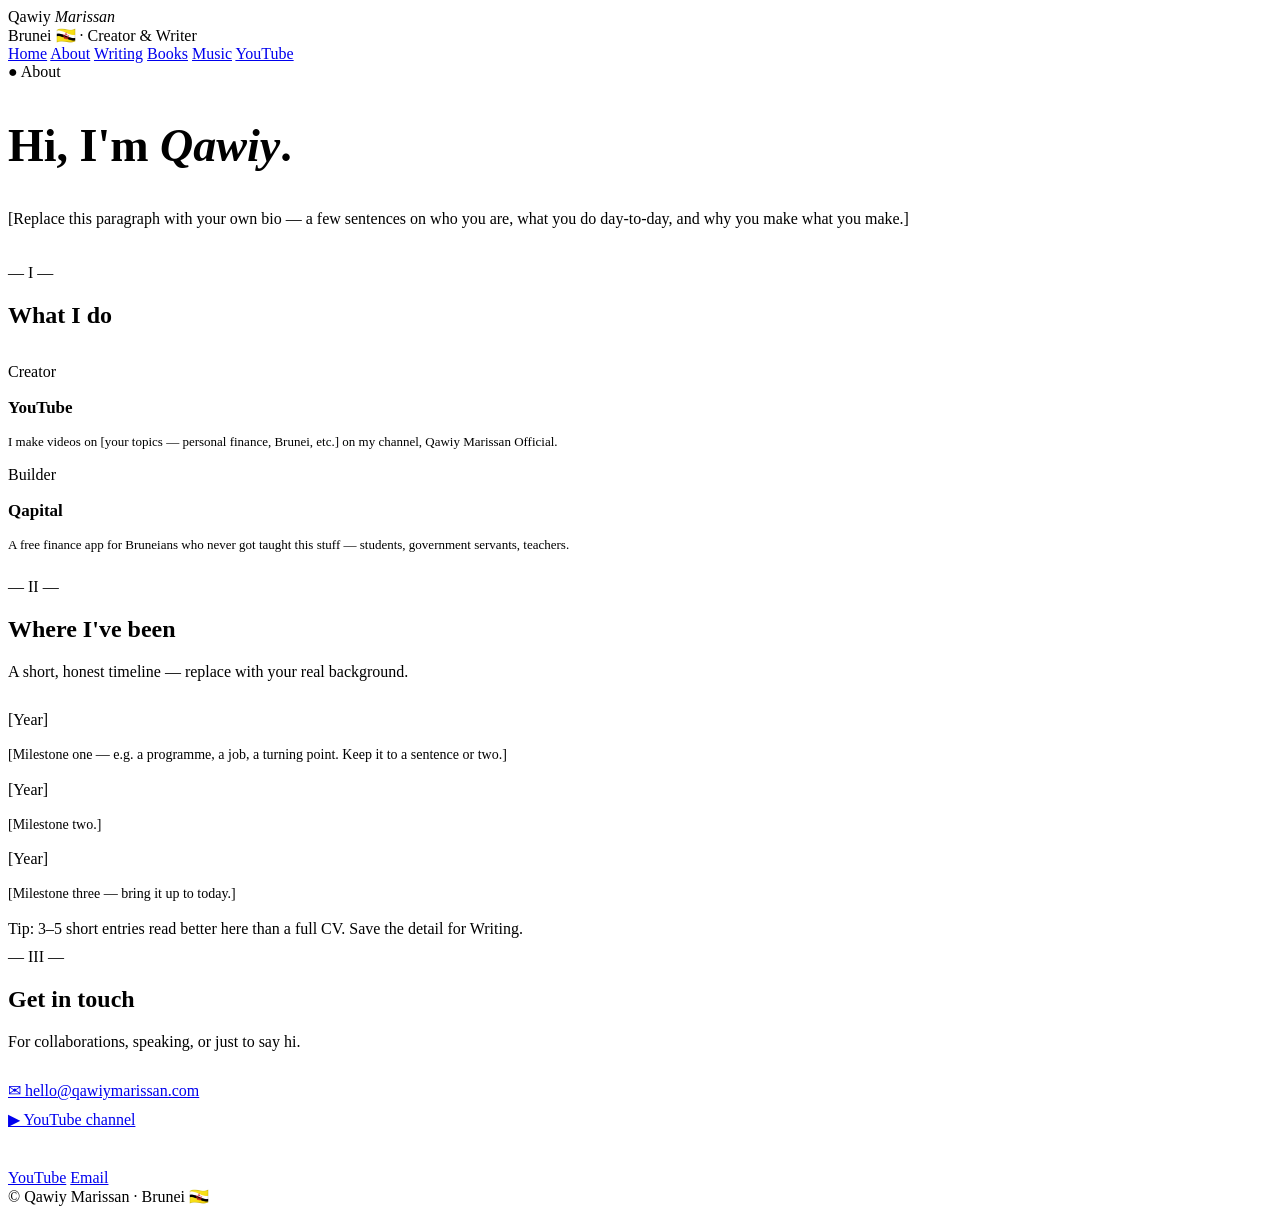
==== about.html @ dc1069e9 "Add files via upload" ====
<!DOCTYPE html>
<html lang="en">
<head>
<meta charset="UTF-8">
<meta name="viewport" content="width=device-width,initial-scale=1">
<title>About — Qawiy Marissan</title>
<link rel="preconnect" href="https://fonts.googleapis.com">
<link href="https://fonts.googleapis.com/css2?family=Fraunces:ital,wght@0,400;0,500;0,600;0,700;1,500&family=DM+Sans:wght@300;400;500;600;700&display=swap" rel="stylesheet">
<link rel="stylesheet" href="css/style.css">
</head>
<body>

<header class="site-head">
<div class="wrap">
<div class="head-row">
<div class="brand">
<div class="name">Qawiy <em>Marissan</em></div>
<div class="tag">Brunei 🇧🇳 · Creator &amp; Writer</div>
</div>
</div>
<nav class="card-tabs">
<a href="index.html">Home</a>
<a href="about.html" class="on">About</a>
<a href="writing.html">Writing</a>
<a href="books.html">Books</a>
<a href="music.html">Music</a>
<a href="youtube.html">YouTube</a>
</nav>
</div>
</header>

<main>
<section class="hero wrap" style="padding-bottom:20px">
<div class="eyebrow">● About</div>
<h1 style="font-size:clamp(30px,5vw,46px)">Hi, I'm <em>Qawiy</em>.</h1>
<p class="lede">[Replace this paragraph with your own bio — a few sentences on who you are, what you do day-to-day, and why you make what you make.]</p>
</section>

<section class="chapter wrap">
<span class="num">— I —</span>
<h2>What I do</h2>
</section>
<section class="wrap" style="padding:14px 0 10px">
<div class="grid grid-2">
<div class="card">
<div class="tagchip gold">Creator</div>
<h3 style="font-size:17px;margin-bottom:6px">YouTube</h3>
<p style="font-size:13px;color:var(--ink-soft);line-height:1.65">I make videos on [your topics — personal finance, Brunei, etc.] on my channel, Qawiy Marissan Official.</p>
</div>
<div class="card">
<div class="tagchip gold">Builder</div>
<h3 style="font-size:17px;margin-bottom:6px">Qapital</h3>
<p style="font-size:13px;color:var(--ink-soft);line-height:1.65">A free finance app for Bruneians who never got taught this stuff — students, government servants, teachers.</p>
</div>
</div>
</section>

<section class="chapter wrap">
<span class="num">— II —</span>
<h2>Where I've been</h2>
<p class="sub">A short, honest timeline — replace with your real background.</p>
</section>
<section class="wrap" style="padding:14px 0 10px">
<div class="margin-note">
<span class="date">[Year]</span>
<p style="font-size:14px;color:var(--ink);line-height:1.7">[Milestone one — e.g. a programme, a job, a turning point. Keep it to a sentence or two.]</p>
</div>
<div class="margin-note">
<span class="date">[Year]</span>
<p style="font-size:14px;color:var(--ink);line-height:1.7">[Milestone two.]</p>
</div>
<div class="margin-note">
<span class="date">[Year]</span>
<p style="font-size:14px;color:var(--ink);line-height:1.7">[Milestone three — bring it up to today.]</p>
</div>
<div class="placeholder-note">Tip: 3–5 short entries read better here than a full CV. Save the detail for Writing.</div>
</section>

<section class="chapter wrap" id="contact">
<span class="num">— III —</span>
<h2>Get in touch</h2>
<p class="sub">For collaborations, speaking, or just to say hi.</p>
</section>
<section class="wrap" style="padding:14px 0 40px">
<div class="card" style="max-width:520px">
<div style="display:flex;flex-direction:column;gap:10px">
<a href="mailto:hello@qawiymarissan.com" class="btn" style="justify-content:center">✉ hello@qawiymarissan.com</a>
<a href="https://youtube.com/@QawiyMarissanOfficial" target="_blank" rel="noopener" class="btn outline" style="justify-content:center">▶ YouTube channel</a>
</div>
</div>
</section>
</main>

<footer class="site-foot">
<div class="wrap">
<div class="row">
<div class="links">
<a href="https://youtube.com/@QawiyMarissanOfficial" target="_blank" rel="noopener">YouTube</a>
<a href="mailto:hello@qawiymarissan.com">Email</a>
</div>
<div class="copy">© Qawiy Marissan · Brunei 🇧🇳</div>
</div>
</div>
</footer>

</body>
</html>
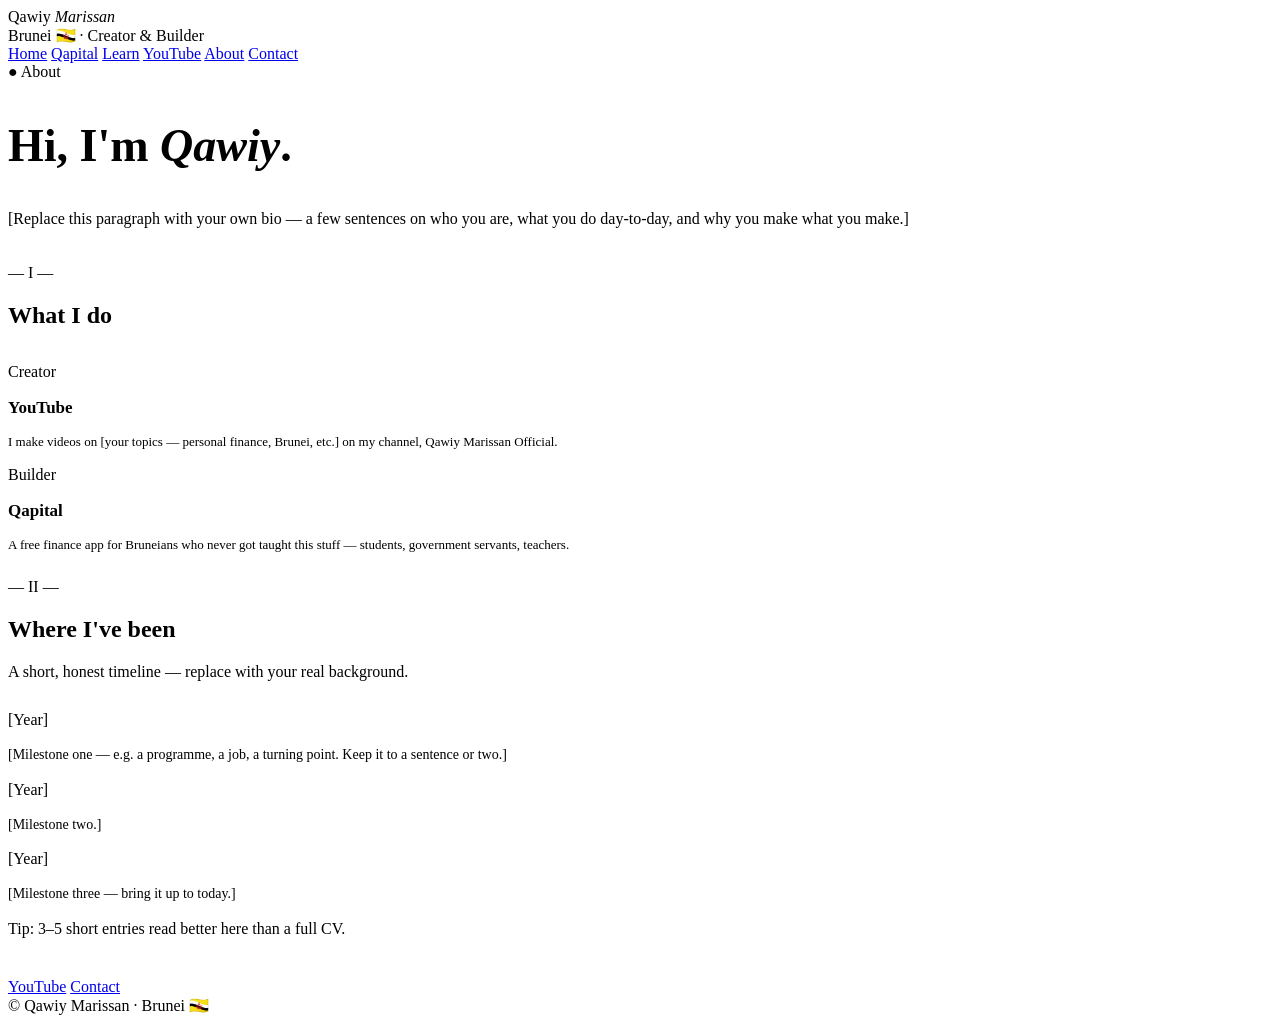
==== commit 64333cf2: "Add files via upload" ====
--- a/about.html
+++ b/about.html
@@ -15,16 +15,16 @@
 <div class="head-row">
 <div class="brand">
 <div class="name">Qawiy <em>Marissan</em></div>
-<div class="tag">Brunei 🇧🇳 · Creator &amp; Writer</div>
+<div class="tag">Brunei 🇧🇳 · Creator &amp; Builder</div>
 </div>
 </div>
 <nav class="card-tabs">
 <a href="index.html">Home</a>
+<a href="qapital.html">Qapital</a>
+<a href="learn.html">Learn</a>
+<a href="youtube.html">YouTube</a>
 <a href="about.html" class="on">About</a>
-<a href="writing.html">Writing</a>
-<a href="books.html">Books</a>
-<a href="music.html">Music</a>
-<a href="youtube.html">YouTube</a>
+<a href="contact.html">Contact</a>
 </nav>
 </div>
 </header>
@@ -60,7 +60,7 @@
 <h2>Where I've been</h2>
 <p class="sub">A short, honest timeline — replace with your real background.</p>
 </section>
-<section class="wrap" style="padding:14px 0 10px">
+<section class="wrap" style="padding:14px 0 40px">
 <div class="margin-note">
 <span class="date">[Year]</span>
 <p style="font-size:14px;color:var(--ink);line-height:1.7">[Milestone one — e.g. a programme, a job, a turning point. Keep it to a sentence or two.]</p>
@@ -73,21 +73,7 @@
 <span class="date">[Year]</span>
 <p style="font-size:14px;color:var(--ink);line-height:1.7">[Milestone three — bring it up to today.]</p>
 </div>
-<div class="placeholder-note">Tip: 3–5 short entries read better here than a full CV. Save the detail for Writing.</div>
-</section>
-
-<section class="chapter wrap" id="contact">
-<span class="num">— III —</span>
-<h2>Get in touch</h2>
-<p class="sub">For collaborations, speaking, or just to say hi.</p>
-</section>
-<section class="wrap" style="padding:14px 0 40px">
-<div class="card" style="max-width:520px">
-<div style="display:flex;flex-direction:column;gap:10px">
-<a href="mailto:hello@qawiymarissan.com" class="btn" style="justify-content:center">✉ hello@qawiymarissan.com</a>
-<a href="https://youtube.com/@QawiyMarissanOfficial" target="_blank" rel="noopener" class="btn outline" style="justify-content:center">▶ YouTube channel</a>
-</div>
-</div>
+<div class="placeholder-note">Tip: 3–5 short entries read better here than a full CV.</div>
 </section>
 </main>
 
@@ -96,7 +82,7 @@
 <div class="row">
 <div class="links">
 <a href="https://youtube.com/@QawiyMarissanOfficial" target="_blank" rel="noopener">YouTube</a>
-<a href="mailto:hello@qawiymarissan.com">Email</a>
+<a href="contact.html">Contact</a>
 </div>
 <div class="copy">© Qawiy Marissan · Brunei 🇧🇳</div>
 </div>
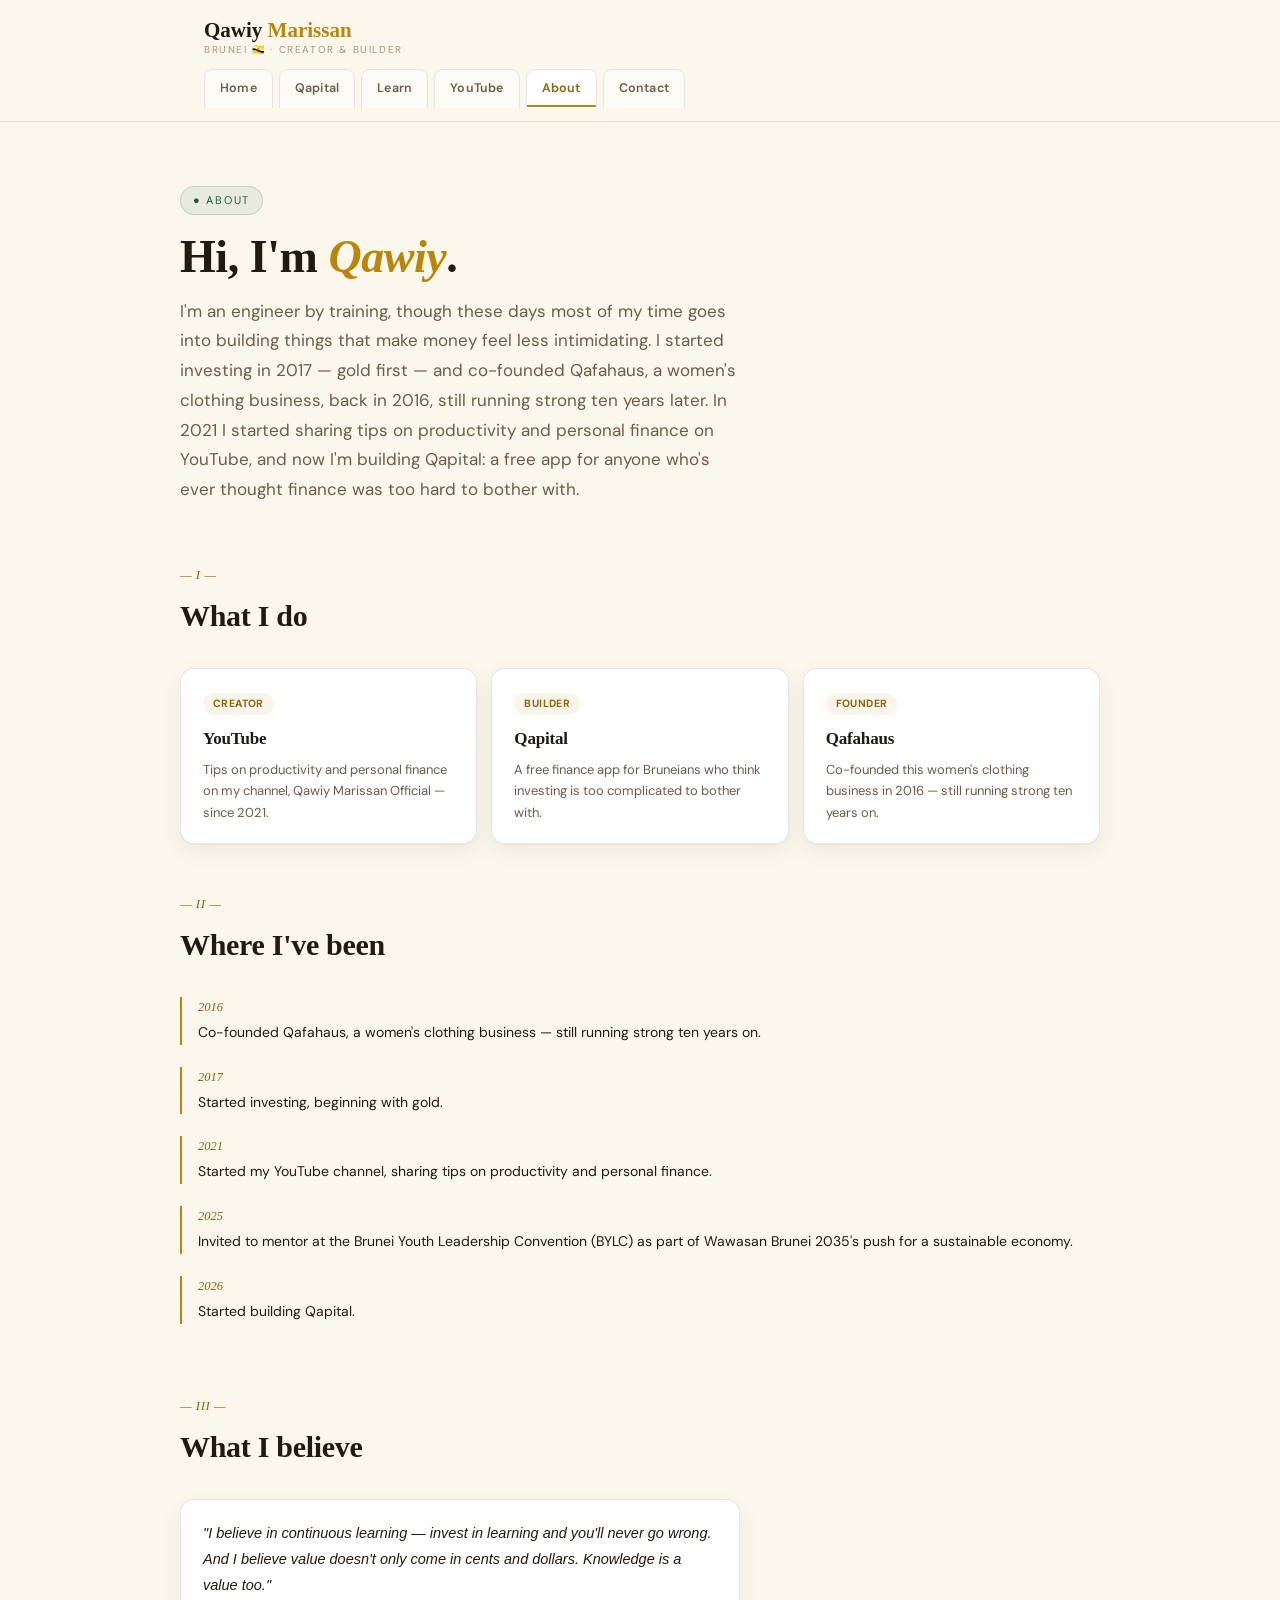
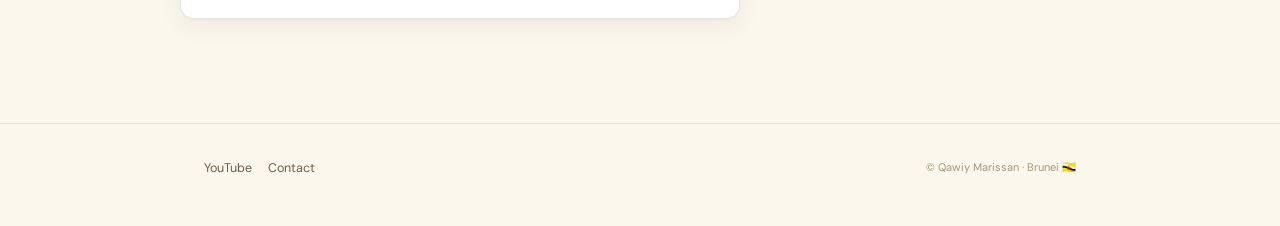
==== commit 3b03428e: "Add files via upload" ====
--- a/about.html
+++ b/about.html
@@ -33,7 +33,7 @@
 <section class="hero wrap" style="padding-bottom:20px">
 <div class="eyebrow">● About</div>
 <h1 style="font-size:clamp(30px,5vw,46px)">Hi, I'm <em>Qawiy</em>.</h1>
-<p class="lede">[Replace this paragraph with your own bio — a few sentences on who you are, what you do day-to-day, and why you make what you make.]</p>
+<p class="lede">I'm an engineer by training, though these days most of my time goes into building things that make money feel less intimidating. I started investing in 2017 — gold first — and co-founded Qafahaus, a women's clothing business, back in 2016, still running strong ten years later. In 2021 I started sharing tips on productivity and personal finance on YouTube, and now I'm building Qapital: a free app for anyone who's ever thought finance was too hard to bother with.</p>
 </section>
 
 <section class="chapter wrap">
@@ -41,16 +41,21 @@
 <h2>What I do</h2>
 </section>
 <section class="wrap" style="padding:14px 0 10px">
-<div class="grid grid-2">
+<div class="grid grid-3">
 <div class="card">
 <div class="tagchip gold">Creator</div>
 <h3 style="font-size:17px;margin-bottom:6px">YouTube</h3>
-<p style="font-size:13px;color:var(--ink-soft);line-height:1.65">I make videos on [your topics — personal finance, Brunei, etc.] on my channel, Qawiy Marissan Official.</p>
+<p style="font-size:13px;color:var(--ink-soft);line-height:1.65">Tips on productivity and personal finance on my channel, Qawiy Marissan Official — since 2021.</p>
 </div>
 <div class="card">
 <div class="tagchip gold">Builder</div>
 <h3 style="font-size:17px;margin-bottom:6px">Qapital</h3>
-<p style="font-size:13px;color:var(--ink-soft);line-height:1.65">A free finance app for Bruneians who never got taught this stuff — students, government servants, teachers.</p>
+<p style="font-size:13px;color:var(--ink-soft);line-height:1.65">A free finance app for Bruneians who think investing is too complicated to bother with.</p>
+</div>
+<div class="card">
+<div class="tagchip gold">Founder</div>
+<h3 style="font-size:17px;margin-bottom:6px">Qafahaus</h3>
+<p style="font-size:13px;color:var(--ink-soft);line-height:1.65">Co-founded this women's clothing business in 2016 — still running strong ten years on.</p>
 </div>
 </div>
 </section>
@@ -58,22 +63,38 @@
 <section class="chapter wrap">
 <span class="num">— II —</span>
 <h2>Where I've been</h2>
-<p class="sub">A short, honest timeline — replace with your real background.</p>
+</section>
+<section class="wrap" style="padding:14px 0 10px">
+<div class="margin-note">
+<span class="date">2016</span>
+<p style="font-size:14px;color:var(--ink);line-height:1.7">Co-founded Qafahaus, a women's clothing business — still running strong ten years on.</p>
+</div>
+<div class="margin-note">
+<span class="date">2017</span>
+<p style="font-size:14px;color:var(--ink);line-height:1.7">Started investing, beginning with gold.</p>
+</div>
+<div class="margin-note">
+<span class="date">2021</span>
+<p style="font-size:14px;color:var(--ink);line-height:1.7">Started my YouTube channel, sharing tips on productivity and personal finance.</p>
+</div>
+<div class="margin-note">
+<span class="date">2025</span>
+<p style="font-size:14px;color:var(--ink);line-height:1.7">Invited to mentor at the Brunei Youth Leadership Convention (BYLC) as part of Wawasan Brunei 2035's push for a sustainable economy.</p>
+</div>
+<div class="margin-note">
+<span class="date">2026</span>
+<p style="font-size:14px;color:var(--ink);line-height:1.7">Started building Qapital.</p>
+</div>
+</section>
+
+<section class="chapter wrap">
+<span class="num">— III —</span>
+<h2>What I believe</h2>
 </section>
 <section class="wrap" style="padding:14px 0 40px">
-<div class="margin-note">
-<span class="date">[Year]</span>
-<p style="font-size:14px;color:var(--ink);line-height:1.7">[Milestone one — e.g. a programme, a job, a turning point. Keep it to a sentence or two.]</p>
+<div class="card" style="max-width:560px">
+<p style="font-size:14.5px;color:var(--ink);line-height:1.8;font-style:italic">"I believe in continuous learning — invest in learning and you'll never go wrong. And I believe value doesn't only come in cents and dollars. Knowledge is a value too."</p>
 </div>
-<div class="margin-note">
-<span class="date">[Year]</span>
-<p style="font-size:14px;color:var(--ink);line-height:1.7">[Milestone two.]</p>
-</div>
-<div class="margin-note">
-<span class="date">[Year]</span>
-<p style="font-size:14px;color:var(--ink);line-height:1.7">[Milestone three — bring it up to today.]</p>
-</div>
-<div class="placeholder-note">Tip: 3–5 short entries read better here than a full CV.</div>
 </section>
 </main>
 
--- a/css/style.css
+++ b/css/style.css
@@ -0,0 +1,187 @@
+/* ============================================================
+   Qawiy Marissan — personal site
+   Palette: warm cream + gold (ties to Qapital), pine green accent
+   Type: Fraunces (display) + DM Sans (body/UI)
+   ============================================================ */
+
+:root{
+  --cream:#FBF7EC;
+  --paper:#FFFFFF;
+  --ink:#211A12;
+  --ink-soft:#6B5D4A;
+  --ink-faint:#A4967D;
+  --gold:#B8860B;
+  --gold-deep:#8A660A;
+  --gold-bg:rgba(184,134,11,0.08);
+  --pine:#1F5C42;
+  --pine-bg:rgba(31,92,66,0.08);
+  --line:rgba(33,26,18,0.10);
+  --shadow:0 1px 2px rgba(33,26,18,0.04), 0 8px 24px rgba(33,26,18,0.06);
+  --shadow-lift:0 4px 10px rgba(33,26,18,0.06), 0 16px 40px rgba(33,26,18,0.10);
+}
+
+*{margin:0;padding:0;box-sizing:border-box}
+html{scroll-behavior:smooth}
+body{
+  background:var(--cream);
+  color:var(--ink);
+  font-family:'DM Sans',sans-serif;
+  font-size:16px;
+  line-height:1.6;
+  -webkit-font-smoothing:antialiased;
+}
+h1,h2,h3,.display{
+  font-family:'Fraunces',serif;
+  font-weight:600;
+  color:var(--ink);
+  letter-spacing:-0.01em;
+}
+a{color:inherit;text-decoration:none}
+.wrap{max-width:920px;margin:0 auto;padding:0 24px}
+img{max-width:100%;display:block}
+
+/* ---------- background texture: faint catalog-card ruling ---------- */
+body::before{
+  content:'';
+  position:fixed;
+  inset:0;
+  pointer-events:none;
+  background-image:repeating-linear-gradient(
+    to bottom,
+    transparent 0,
+    transparent 38px,
+    rgba(184,134,11,0.05) 39px
+  );
+  z-index:0;
+  opacity:0.5;
+}
+
+/* ---------- header / nav ---------- */
+header.site-head{
+  position:sticky; top:0; z-index:50;
+  background:rgba(251,247,236,0.92);
+  backdrop-filter:blur(10px);
+  border-bottom:1px solid var(--line);
+}
+.head-row{
+  display:flex; align-items:center; justify-content:space-between;
+  gap:16px; padding:18px 0 12px;
+}
+.brand{display:flex;flex-direction:column;line-height:1.15}
+.brand .name{font-family:'Fraunces',serif;font-size:21px;font-weight:600;color:var(--ink)}
+.brand .name em{font-style:normal;color:var(--gold)}
+.brand .tag{font-size:10px;letter-spacing:1.6px;text-transform:uppercase;color:var(--ink-faint);margin-top:2px}
+
+nav.card-tabs{
+  display:flex; gap:6px; overflow-x:auto; -webkit-overflow-scrolling:touch;
+  scrollbar-width:none; padding-bottom:14px;
+}
+nav.card-tabs::-webkit-scrollbar{display:none}
+nav.card-tabs a{
+  flex-shrink:0;
+  font-size:12.5px; font-weight:600; letter-spacing:0.2px;
+  color:var(--ink-soft);
+  padding:8px 15px 9px;
+  border:1px solid var(--line);
+  border-bottom:none;
+  border-radius:9px 9px 0 0;
+  background:rgba(255,255,255,0.5);
+  position:relative; top:1px;
+  transition:background 0.15s,color 0.15s;
+}
+nav.card-tabs a:hover{background:var(--gold-bg);color:var(--gold-deep)}
+nav.card-tabs a.on{
+  background:var(--paper);
+  color:var(--gold-deep);
+  border-color:var(--line);
+  border-bottom:1px solid var(--paper);
+  box-shadow:0 -2px 0 var(--gold) inset;
+}
+
+/* ---------- hero (index card plate) ---------- */
+.hero{
+  position:relative; z-index:1;
+  padding:64px 0 46px;
+}
+.hero .eyebrow{
+  display:inline-flex; align-items:center; gap:8px;
+  font-size:11px; letter-spacing:1.8px; text-transform:uppercase;
+  color:var(--pine); background:var(--pine-bg);
+  border:1px solid rgba(31,92,66,0.18);
+  padding:5px 12px; border-radius:20px; margin-bottom:18px;
+}
+.hero h1{font-size:clamp(34px,6vw,58px); line-height:1.03; margin-bottom:16px}
+.hero h1 em{font-style:italic;color:var(--gold)}
+.hero p.lede{font-size:17px;color:var(--ink-soft);max-width:560px;line-height:1.75}
+
+/* ---------- section numbering (signature element) ---------- */
+.chapter{position:relative;z-index:1;padding:40px 0 8px}
+.chapter .num{
+  font-family:'Fraunces',serif; font-style:italic;
+  font-size:13px; color:var(--gold-deep);
+  letter-spacing:0.5px; margin-bottom:6px; display:block;
+}
+.chapter h2{font-size:clamp(22px,3.4vw,30px);margin-bottom:6px}
+.chapter .sub{font-size:13.5px;color:var(--ink-faint);max-width:520px;line-height:1.6}
+
+/* ---------- cards ---------- */
+.card{
+  background:var(--paper); border:1px solid var(--line); border-radius:14px;
+  padding:20px 22px; box-shadow:var(--shadow);
+}
+.card:hover{box-shadow:var(--shadow-lift)}
+.grid{display:grid;gap:14px}
+.grid-2{grid-template-columns:repeat(2,1fr)}
+.grid-3{grid-template-columns:repeat(3,1fr)}
+@media(max-width:720px){.grid-2,.grid-3{grid-template-columns:1fr}}
+
+.tagchip{
+  display:inline-block; font-size:10.5px; font-weight:700; letter-spacing:0.4px;
+  text-transform:uppercase; color:var(--pine); background:var(--pine-bg);
+  padding:3px 10px; border-radius:20px; margin-bottom:10px;
+}
+.tagchip.gold{color:var(--gold-deep);background:var(--gold-bg)}
+
+/* ---------- margin note (signature motif for Writing/Books) ---------- */
+.margin-note{
+  border-left:2.5px solid var(--gold);
+  padding-left:16px; margin:0 0 22px;
+}
+.margin-note .date{
+  font-family:'Fraunces',serif;font-style:italic;font-size:12.5px;
+  color:var(--gold-deep);margin-bottom:4px;display:block;
+}
+
+/* ---------- buttons ---------- */
+.btn{
+  display:inline-flex; align-items:center; gap:8px;
+  background:linear-gradient(135deg,var(--gold),#D4A017);
+  color:#fff; font-weight:700; font-size:13.5px;
+  padding:11px 22px; border-radius:10px; border:none; cursor:pointer;
+  box-shadow:0 4px 14px rgba(184,134,11,0.3);
+}
+.btn.outline{
+  background:none; color:var(--ink); border:1.5px solid var(--line);
+  box-shadow:none;
+}
+
+/* ---------- footer ---------- */
+footer.site-foot{
+  position:relative;z-index:1;
+  margin-top:64px; padding:34px 0 48px;
+  border-top:1px solid var(--line);
+}
+footer.site-foot .row{
+  display:flex; flex-wrap:wrap; gap:14px; align-items:center; justify-content:space-between;
+}
+footer.site-foot .links{display:flex;gap:16px;flex-wrap:wrap}
+footer.site-foot a{font-size:12.5px;color:var(--ink-soft)}
+footer.site-foot a:hover{color:var(--gold-deep)}
+footer.site-foot .copy{font-size:11px;color:var(--ink-faint)}
+
+/* ---------- misc utility ---------- */
+.mt-0{margin-top:0}
+.placeholder-note{
+  font-size:11.5px; color:var(--ink-faint); font-style:italic;
+  border:1px dashed var(--line); border-radius:8px; padding:8px 12px; margin-top:8px;
+}
